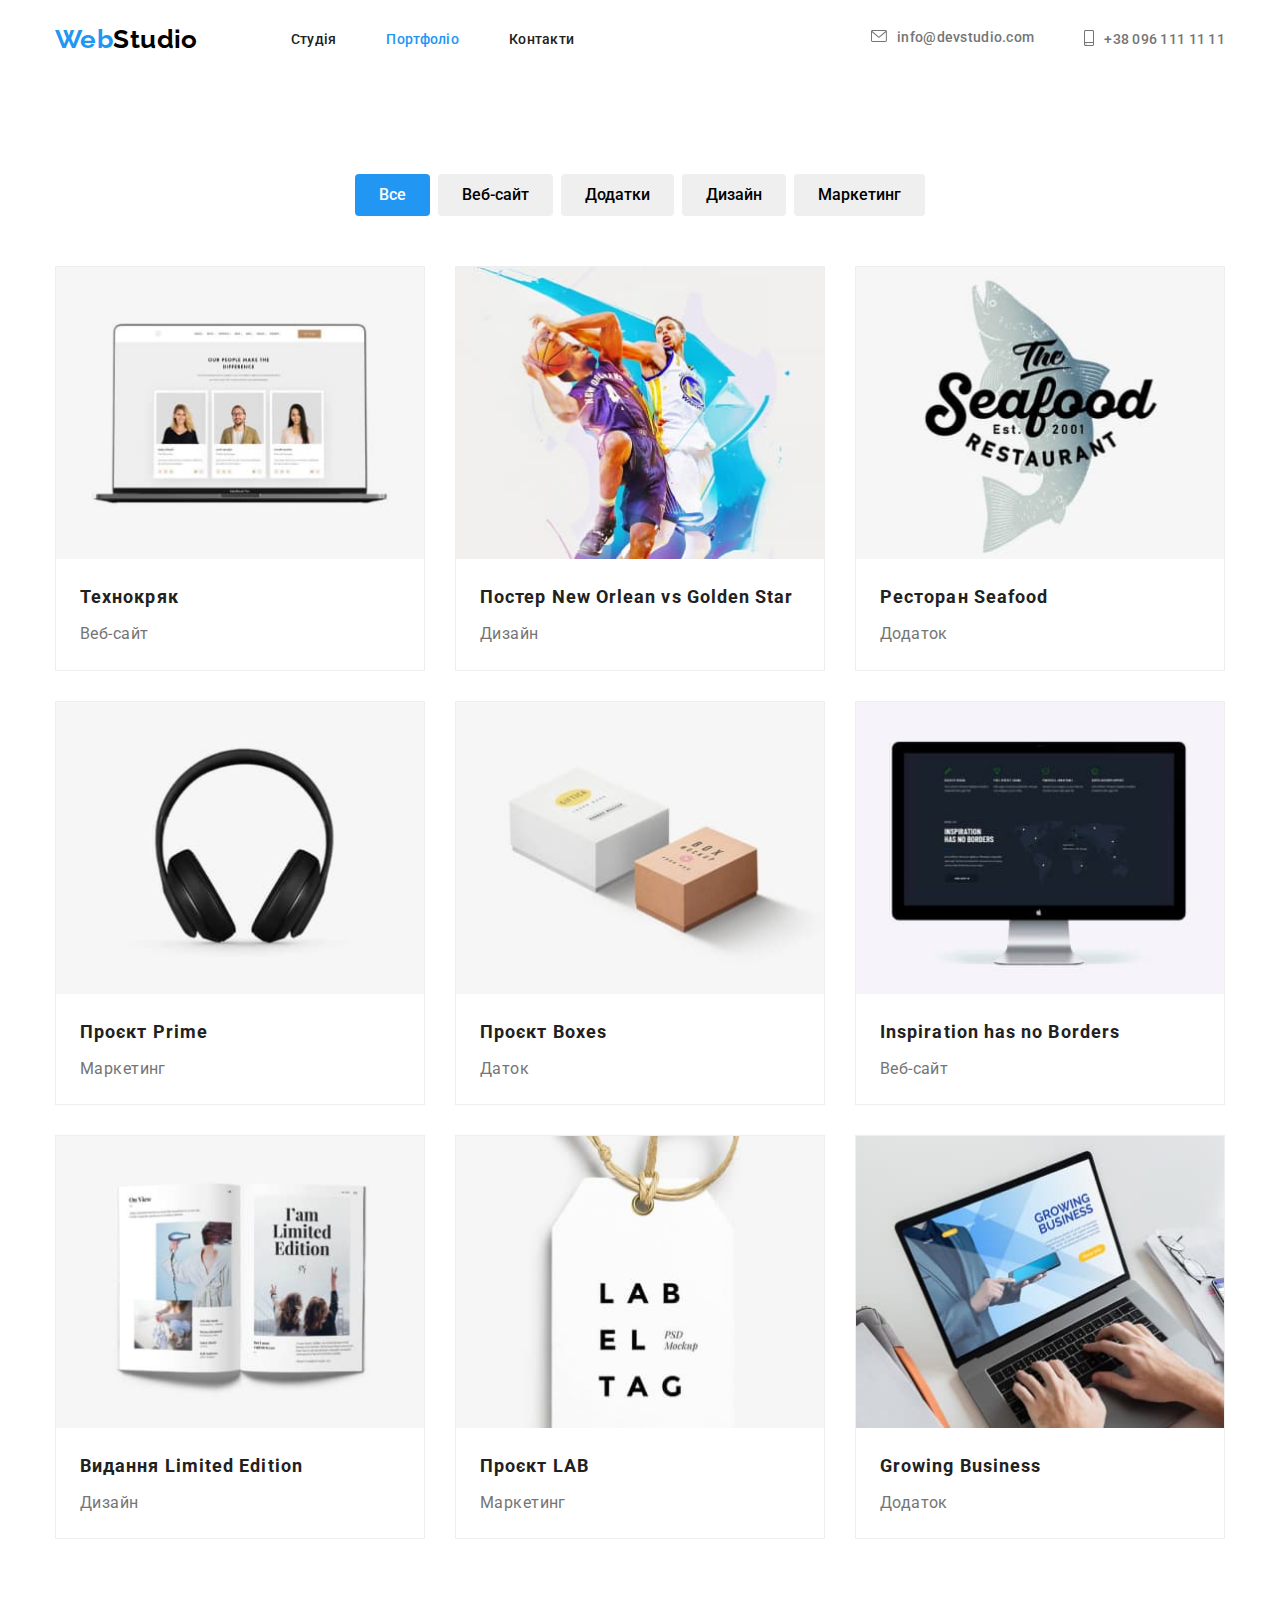
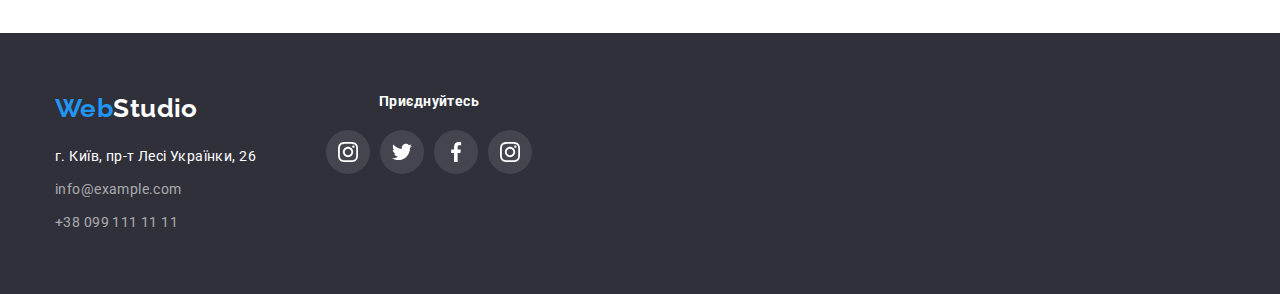
==== portfolio.html @ a1fcbfaa "дз4" ====
<!DOCTYPE html>
<html lang="uk">
     <head>
          <meta charset="UTF-8" />
          <meta http-equiv="X-UA-Compatible" content="IE=edge" />
          <meta name="viewport" content="width=device-width, initial-scale=1.0" />
          <title>Портфолио</title>
          <link rel="preconnect" href="https://fonts.googleapis.com" />
          <link rel="preconnect" href="https://fonts.gstatic.com" crossorigin />
          <link
               href="https://fonts.googleapis.com/css2?family=Raleway:wght@700&family=Roboto:wght@400;500;700;900&display=swap"
               rel="stylesheet"
          />
          <link
               rel="stylesheet"
               href="https://cdnjs.cloudflare.com/ajax/libs/modern-normalize/1.1.0/modern-normalize.min.css"
          />
          <link rel="stylesheet" href="./css/styles.css" />
     </head>

     <body class="page">
          <!--шапка сайта-->
          <header>
               <div class="conteiner">
                    <div class="header-conteiner">
                         <div>
                              <nav class="nave">
                                   <a href="./index.html" class="logo"
                                        >Web<span class="logo-head">Studio</span></a
                                   >
                                   <ul class="site-nave list">
                                        <li class="item">
                                             <a href="./index.html" class="link">Студія</a>
                                        </li>
                                        <li class="item">
                                             <a href="./portfolio.html" class="link current"
                                                  >Портфоліо</a
                                             >
                                        </li>
                                        <li class="item"><a href="" class="link">Контакти</a></li>
                                   </ul>
                              </nav>
                         </div>
                         <ul class="contacts list">
                              <li class="item">
                                   <a href="mailto:info@devstudio.com" class="contact"
                                        ><span class="icon">
                                             <svg width="16px" height="12px">
                                                  <use href="./images/symbol-defs.svg#letter"></use>
                                             </svg>
                                        </span>
                                        info@devstudio.com</a
                                   >
                              </li>
                              <li class="item">
                                   <a href=":+380961111111" class="contact">
                                        <span class="icon">
                                             <svg width="10px" height="16px">
                                                  <use
                                                       href="./images/symbol-defs.svg#smartphone"
                                                  ></use>
                                             </svg> </span
                                        >+38 096 111 11 11</a
                                   >
                              </li>
                         </ul>
                    </div>
               </div>
          </header>
          <!--основний контент-->

          <main class="main-portfolio">
               <!-- Портфоліо -->
               <section class="section">
                    <div class="conteiner">
                         <h1 class="visually-hidden">Портфоліо</h1>
                         <ul class="filter list">
                              <li class="item">
                                   <button type="button" class="button-filter active">Все</button>
                              </li>
                              <li class="item">
                                   <button type="button" class="button-filter">Веб-сайт</button>
                              </li>
                              <li class="item">
                                   <button type="button" class="button-filter">Додатки</button>
                              </li>
                              <li class="item">
                                   <button type="button" class="button-filter">Дизайн</button>
                              </li>
                              <li class="item">
                                   <button type="button" class="button-filter">Маркетинг</button>
                              </li>
                         </ul>
                         <ul class="portfolio list">
                              <li class="item">
                                   <a href=""
                                        ><img
                                             src="./images/img-1.jpg"
                                             alt="Технокряк"
                                             width="370"
                                        />
                                        <div class="portfolio-work">
                                             <h3 class="title">Технокряк</h3>
                                             <p class="description">Веб-сайт</p>
                                        </div></a
                                   >
                              </li>
                              <li class="item">
                                   <a href=""
                                        ><img src="./images/img-2.jpg" alt="Постер" width="370" />
                                        <div class="portfolio-work">
                                             <h3 class="title">Постер New Orlean vs Golden Star</h3>
                                             <p class="description">Дизайн</p>
                                        </div>
                                   </a>
                              </li>
                              <li class="item">
                                   <a href=""
                                        ><img
                                             src="./images/img-3.jpg"
                                             alt="Ресторан Seafood"
                                             width="370"
                                        />
                                        <div class="portfolio-work">
                                             <h3 class="title">Ресторан Seafood</h3>
                                             <p class="description">Додаток</p>
                                        </div></a
                                   >
                              </li>
                              <li class="item">
                                   <a href=""
                                        ><img
                                             src="./images/img-4.jpg"
                                             alt="Проект Prime"
                                             width="370"
                                        />
                                        <div class="portfolio-work">
                                             <h3 class="title">Проєкт Prime</h3>
                                             <p class="description">Маркетинг</p>
                                        </div></a
                                   >
                              </li>
                              <li class="item">
                                   <a href=""
                                        ><img src="./images/img-5.jpg" alt="Проект" width="370" />
                                        <div class="portfolio-work">
                                             <h3 class="title">Проєкт Boxes</h3>
                                             <p class="description">Даток</p>
                                        </div></a
                                   >
                              </li>
                              <li class="item">
                                   <a href=""
                                        ><img src="./images/img-6.jpg" alt="Веб-сайт" width="370" />
                                        <div class="portfolio-work">
                                             <h3 class="title">Inspiration has no Borders</h3>
                                             <p class="description">Веб-сайт</p>
                                        </div></a
                                   >
                              </li>
                              <li class="item">
                                   <a href=""
                                        ><img
                                             src="./images/img-7.jpg"
                                             alt="Издание Limited Edition"
                                             width="370"
                                        />
                                        <div class="portfolio-work">
                                             <h3 class="title">Видання Limited Edition</h3>
                                             <p class="description">Дизайн</p>
                                        </div></a
                                   >
                              </li>
                              <li class="item">
                                   <a href=""
                                        ><img
                                             src="./images/img-8.jpg"
                                             alt="Проект LAB"
                                             width="370"
                                        />
                                        <div class="portfolio-work">
                                             <h3 class="title">Проєкт LAB</h3>
                                             <p class="description">Маркетинг</p>
                                        </div></a
                                   >
                              </li>
                              <li class="item">
                                   <a href=""
                                        ><img
                                             src="./images/img-9.jpg"
                                             alt="Growing Business"
                                             width="370"
                                        />
                                        <div class="portfolio-work">
                                             <h3 class="title">Growing Business</h3>
                                             <p class="description">Додаток</p>
                                        </div></a
                                   >
                              </li>
                         </ul>
                    </div>
               </section>
          </main>
          <!--футер-->
          <footer class="footer">
               <div class="conteiner">
                    <div class="footer-adress">
                         <a href="./index.html" class="logo"
                              >Web<span class="logo-footer">Studio</span></a
                         >
                         <address class="address">
                              <ul class="list address-list">
                                   <li class="item">
                                        <a href="" class="main">г. Київ, пр-т Лесі Українки, 26</a>
                                   </li>
                                   <li class="item">
                                        <a href="mailto:info@example.com" class="contact"
                                             >info@example.com</a
                                        >
                                   </li>
                                   <li>
                                        <a href="tel:+380991111111" class="contact"
                                             >+38 099 111 11 11</a
                                        >
                                   </li>
                              </ul>
                         </address>
                    </div>
                    <div class="fotter-networks">
                         <h3 class="invite">Приєднуйтесь</h3>
                         <ul class="list">
                              <li class="fotter-network">
                                   <a href="" class="network-site">
                                        <svg class="icon" width="20px" height="20px">
                                             <use href="./images/symbol-defs.svg#instagram-1"></use>
                                        </svg>
                                   </a>
                              </li>
                              <li class="fotter-network">
                                   <a href="" class="network-site">
                                        <svg class="icon" width="20px" height="20px">
                                             <use href="./images/symbol-defs.svg#twitter-1"></use>
                                        </svg>
                                   </a>
                              </li>
                              <li class="fotter-network">
                                   <a href="" class="network-site">
                                        <svg class="icon" width="20px" height="20px">
                                             <use href="./images/symbol-defs.svg#facebook-1"></use>
                                        </svg>
                                   </a>
                              </li>
                              <li class="fotter-network">
                                   <a href="" class="network-site">
                                        <svg class="icon" width="20px" height="20px">
                                             <use href="./images/symbol-defs.svg#instagram-1"></use>
                                        </svg>
                                   </a>
                              </li>
                         </ul>
                    </div>
               </div>
          </footer>
     </body>
</html>
---- css/styles.css ----
:root {
    --prinary-text-color: #212121;
    --description-text-color: #757575;
    --accent-color: #2196F3;
    --white-text-color: #FFFFFF;
    --address-color: rgba(255, 255, 255, 0.6);
    --logo-main: #2196f3;
    --logo-header: #000000;
    --logo-footer: #ffffff;
    --button-color: #2196F3;
    --frame-color: #EEEEEE;
    --hero-bgr-color: #2F303A;
    --secondary-bgr-color: #F5F4FA;
    --prinary-bgr-color: #FFFFFF;
    --footer-bgr-color: #2F303A;
}


body {

    color: var(--prinary-text-color);

    font-family: Roboto, sans-serif;
    letter-spacing: 0.03em;
    font-size: 14px;
}

.section {
    padding-top: 94px;
    padding-bottom: 94px;
}

.conteiner {
    width: 1200px;
    margin-left: auto;
    margin-right: auto;

    padding-left: 15px;
    padding-right: 15px;

}

.header {
    border-bottom: 1px solid var(--frame-color);
}

.visually-hidden {
    position: absolute;
    white-space: nowrap;
    width: 1px;
    height: 1px;
    overflow: hidden;
    border: 0;
    padding: 0;
    clip: rect(0 0 0 0);
    clip-path: inset(50%);
    margin: -1px;
}

.logo {
    color: var(--logo-main);
    font-family: Raleway, cursive;
    font-weight: 700;
    font-size: 26px;
    line-height: 1.2;
}

.logo-head {
    color: var(--logo-header)
}


.logo-footer {
    color: var(--logo-footer);
}

.list {
    padding: 0;
    margin: 0;
    list-style: none;
}

a {
    text-decoration: none;
    color: inherit;
}

/* header */


.header-conteiner {
    display: flex;
    align-items: center;
}

.nave {
    display: flex;
    align-items: center;
}


.site-nave {
    display: flex;
    margin-left: 93px;
}

.site-nave .item {
    margin-right: 50px;
}

.site-nave .item:last-child {
    margin-right: 0;
}


.site-nave .link {
    display: block;
    padding-top: 32px;
    padding-bottom: 32px;
    color: var(--prinary-text-color);
    font-weight: 500;
    line-height: 1.14;
    letter-spacing: 0.02em;
}

.site-nave .link:hover,
.site-nave .link:focus {
    color: var(--accent-color);
}

.site-nave .current {
    color: var(--accent-color);
}

.contacts {
    display: flex;
    margin-left: auto;
}


.contacts .item+.item {
    margin-left: 50px;
}

.contacts .contact {
    display: flex;
    align-items: center;
    color: var(--description-text-color);
    font-weight: 500;
    line-height: 1.14;
    letter-spacing: 0.02em;
}
.contacts .icon {
fill: currentcolor;
    margin-right: 10px;
}

.contacts .contact:hover,
.contacts .contact:focus {
    color: var(--accent-color);
}

/* main */
/* заказть услугу */
.hero {
    background-color: var(--hero-bgr-color);
    text-align: center;
    padding-top: 200px;
    padding-bottom: 200px;
background-image: linear-gradient(rgba(47, 48, 58, 0.4), rgba(47, 48, 58, 0.4)), url(../images/Img.jpg);
background-size: 1600px;
background-repeat: no-repeat;
background-position: center;
margin-left: auto;
    margin-right: auto;
}


.hero-title {
    margin-top: 0;
    margin-bottom: 30px;
    width: 693px;
    margin-left: auto;
        margin-right: auto;

    color: var(--white-text-color);
    font-weight: 900;
    font-size: 44px;
    line-height: 1.36;
    text-align: center;
    letter-spacing: 0.06em;
    text-transform: uppercase;
}

.button {
    background-color: var(--button-color);
    color: var(--white-text-color);
    cursor: pointer;
    width: 200px;
    height: 50px;
    padding: 10px 30px;
    border-radius: 4px;
    border-color: transparent;
}

.hero .conteiner {}

/* особенности */

.benefits-icon{
    display: flex;
    justify-content: center;
align-items: center;
    width: 270px;
    height: 120px;
    background-color: #F5F4FA;
    border-radius: 4px;
    margin-bottom: 30px;
}
.benefits-item {
    display: flex;
    justify-content: space-between;
}

.benefits-item .item {
    width: 270px;

}

.team-description,
.benefits-description {
    color: var(--description-text-color);
}

.benefits-description {
    margin-top: 0;
    margin-bottom: 0%;
    line-height: 1.71;
}


.benefits-title {
    margin-top: 0;
    margin-bottom: 10px;
    font-size: 14px;
    line-height: 1.14;
    text-transform: uppercase;
}



/* чем мы занимаемся */

.section-work {
    padding-top: 0;
}

.section-title {
    margin-top: 0px;
    margin-bottom: 50px;
    font-size: 36px;
    line-height: 1.17;
    text-align: center;
}

.work {
    display: flex;
}

.work .item {
    margin-right: 30px;
}

.work .item:last-child {
    margin-right: 0px;
}

/* наша команда */

.section-team {
    background-color: var(--secondary-bgr-color);
}

.team-list {
    display: flex;
}

.team-list .item {
    margin-right: 30px;
    background-color: var(--prinary-bgr-color);
    box-shadow: 0px 1px 3px rgba(0, 0, 0, 0.12), 0px 1px 1px rgba(0, 0, 0, 0.14), 0px 2px 1px rgba(0, 0, 0, 0.2);
        border-radius: 0px 0px 4px 4px;
}



.team-list .item:last-child {
    margin-right: 0px;
}

.name-work {
    padding-top: 30px;
    padding-bottom: 30px;
}

.team-name {
    margin-top: 0;
    margin-bottom: 10px;
    font-weight: 500;
    font-size: 16px;
    line-height: 1.9;
    text-align: center;
}

.team-description {
    font-size: 16px;
    line-height: 1.9;
    margin-top: 0px;
    margin-bottom: 0px;
    text-align: center;
}
.taem-contacts{
    display: flex;
    justify-content: center;
}
.team-contact .link{
    display: flex;
    justify-content: center;
    align-items: center;
    width: 44px;
    height: 44px;
    border-radius: 50%;
    cursor: pointer;
    fill: #AFB1B8;
}


.team-contact .link:hover,
.team-contact .link:focus{
    background-color: var(--accent-color);
    fill: var(--white-text-color);
}
/* Наши клиенты */
.clients{
    display: flex;
}
.client-work {
    margin-right: 30px;
}
.client-work:last-child{
    margin-right: 0px;
}
.client-site{
    display: flex;
    border: 1px solid #AFB1B8;
    border-radius: 4px;
    width: 170px;
    height: 92px;
    fill: #AFB1B8;
    justify-content: center;
    align-items: center;
       

}
.client-site:hover,
.client-site:focus{
    fill: var(--accent-color);
    border: 1px solid var(--accent-color);
    box-shadow: 0px 4px 4px rgba(0, 0, 0, 0.25), 0px 4px 4px rgba(0, 0, 0, 0.25);
    
}

  
    

    



/* футер */
.footer .conteiner{
    display: flex;
}
.footer-adress{
    margin-right: 70px;
}
.footer {
    background-color: var(--footer-bgr-color);
    padding: 60px 0;
}

.address .main {
    color: var(--white-text-color);
}

.footer .logo {
    display: block;
    margin-bottom: 20px;
}

.address-list .item {
    margin-bottom: 9px;
}

.address .contact {
    color: var(--address-color);
}

.address-list .contact:hover,
.address-list .contact:focus {
    color: var(--accent-color);
}

.address {
    font-style: normal;
    line-height: 1.71;
}
.fotter-networks .list{
    display: flex;
}
.fotter-network .network-site{
    display: flex;
    justify-content: center;
    align-items: center;
    width: 44px;
    height: 44px;
    
    border-radius: 50%;
    background-color: rgba(255, 255, 255, 0.1);;
}
.fotter-network .icon{
    fill: var(--white-text-color);
}
.fotter-network .network-site:hover{
    background-color: var(--accent-color);
}
.fotter-network{
    margin-right: 10px;
}
.fotter-network:last-child{
    margin-right: 0px;
}
.invite{
    font-size: 14px;
        line-height: 1.15;
        color: var(--white-text-color);
        margin-top: 0px;
        margin-bottom: 20px;
    text-align: center;
        }
/* Портфолио */
.main-portfolio {}


.filter {
    display: flex;
    justify-content: center;
}

.portfolio {
    display: flex;
    flex-wrap: wrap;
}

.portfolio .title {
    margin-top: 0;
    margin-bottom: 4px;
    color: var(--prinary-text-color);
    font-weight: 700;
    font-size: 18px;
    line-height: 2;
    letter-spacing: 0.06em;
}

.portfolio .description {
    margin-top: 0;
    margin-bottom: 0px;
    color: var(--description-text-color);
    font-size: 16px;
    line-height: 1.88;
}

.button-filter:hover,
.button-filter:focus {
    background-color: var(--accent-color);
    color: var(--white-text-color);
    font-weight: 500;
    font-size: 16px;
    line-height: 1.63;
    text-align: center;
    box-shadow: 0px 3px 1px rgba(0, 0, 0, 0.1), 0px 1px 2px rgba(0, 0, 0, 0.08), 0px 2px 2px rgba(0, 0, 0, 0.12);
    
}



.filter {
    margin-bottom: 50px;
}

.button-filter {
    cursor: pointer;
    font-family: inherit;
    font-weight: 500;
    font-size: 16px;
    line-height: 1.63;
    text-align: center;
    border-color: transparent;
    border-radius: 4px;
    padding: 6px 22px;
}

.filter .item {
    margin-right: 8px;
}

.filter .item:last-child {
    margin-right: 0;
}

.active {
    background-color: var(--accent-color);
    color: var(--white-text-color);
    font-weight: 500;
    font-size: 16px;
    line-height: 1.63;
    text-align: center;
}

.portfolio .item {
    width: calc((100% - 60px)/3);
    margin-right: 30px;
    margin-bottom: 30px;
    border: 1px solid #EEEEEE;
}
.portfolio .item:hover,
.portfolio .item:focus{
    box-shadow: 0px 4px 4px rgba(0, 0, 0, 0.25);
}
img {
    display: block;
    max-width: 100%;
    height: auto;
}


.portfolio .item:nth-child(3n) {
    margin-right: 0px;
}

.portfolio .item:nth-last-child(-n+3) {
    margin-bottom: 0;
}

.portfolio-work {
    padding: 20px 24px;
    
 
}
.site ::before{
    content: "\275D";
}
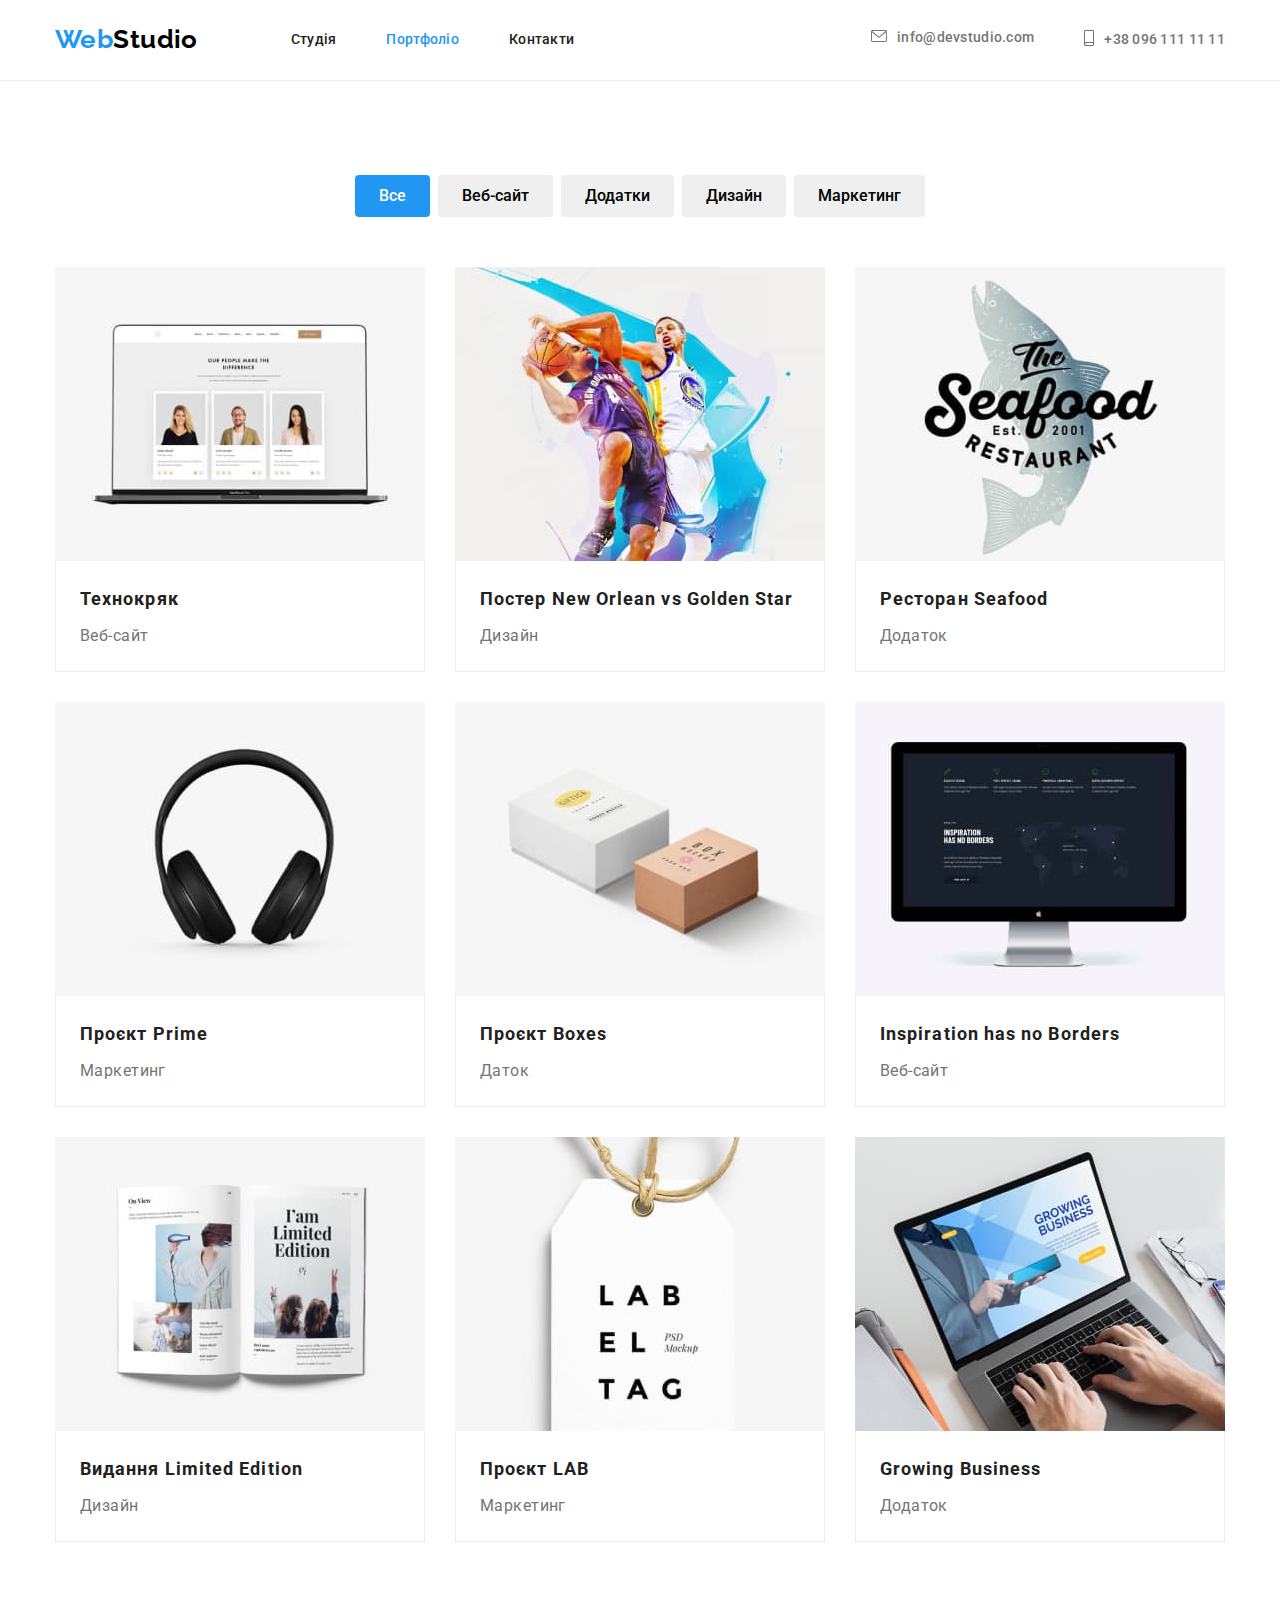
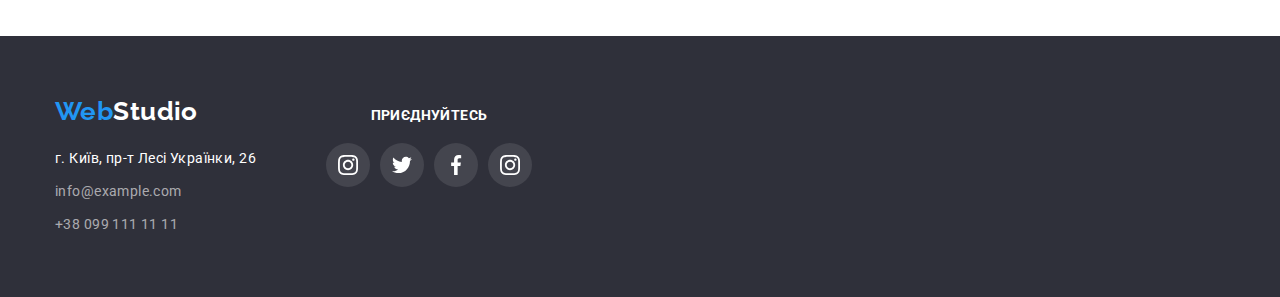
==== commit 5aadab66: "добавил фокус" ====
--- a/portfolio.html
+++ b/portfolio.html
@@ -93,7 +93,7 @@
                          </ul>
                          <ul class="portfolio list">
                               <li class="item">
-                                   <a href=""
+                                   <a href="" class="portfolio-card"
                                         ><img
                                              src="./images/img-1.jpg"
                                              alt="Технокряк"
@@ -106,7 +106,7 @@
                                    >
                               </li>
                               <li class="item">
-                                   <a href=""
+                                   <a href="" class="portfolio-card"
                                         ><img src="./images/img-2.jpg" alt="Постер" width="370" />
                                         <div class="portfolio-work">
                                              <h3 class="title">Постер New Orlean vs Golden Star</h3>
@@ -115,7 +115,7 @@
                                    </a>
                               </li>
                               <li class="item">
-                                   <a href=""
+                                   <a href="" class="portfolio-card"
                                         ><img
                                              src="./images/img-3.jpg"
                                              alt="Ресторан Seafood"
@@ -128,7 +128,7 @@
                                    >
                               </li>
                               <li class="item">
-                                   <a href=""
+                                   <a href="" class="portfolio-card"
                                         ><img
                                              src="./images/img-4.jpg"
                                              alt="Проект Prime"
@@ -141,7 +141,7 @@
                                    >
                               </li>
                               <li class="item">
-                                   <a href=""
+                                   <a href="" class="portfolio-card"
                                         ><img src="./images/img-5.jpg" alt="Проект" width="370" />
                                         <div class="portfolio-work">
                                              <h3 class="title">Проєкт Boxes</h3>
@@ -150,7 +150,7 @@
                                    >
                               </li>
                               <li class="item">
-                                   <a href=""
+                                   <a href="" class="portfolio-card"
                                         ><img src="./images/img-6.jpg" alt="Веб-сайт" width="370" />
                                         <div class="portfolio-work">
                                              <h3 class="title">Inspiration has no Borders</h3>
@@ -159,7 +159,7 @@
                                    >
                               </li>
                               <li class="item">
-                                   <a href=""
+                                   <a href="" class="portfolio-card"
                                         ><img
                                              src="./images/img-7.jpg"
                                              alt="Издание Limited Edition"
@@ -172,7 +172,7 @@
                                    >
                               </li>
                               <li class="item">
-                                   <a href=""
+                                   <a href="" class="portfolio-card"
                                         ><img
                                              src="./images/img-8.jpg"
                                              alt="Проект LAB"
@@ -185,7 +185,7 @@
                                    >
                               </li>
                               <li class="item">
-                                   <a href=""
+                                   <a href="" class="portfolio-card"
                                         ><img
                                              src="./images/img-9.jpg"
                                              alt="Growing Business"
--- a/css/styles.css
+++ b/css/styles.css
@@ -40,7 +40,7 @@
 
 }
 
-.header {
+header {
     border-bottom: 1px solid var(--frame-color);
 }
 
@@ -203,7 +203,7 @@
     border-color: transparent;
 }
 
-.hero .conteiner {}
+
 
 /* особенности */
 
@@ -380,6 +380,7 @@
 /* футер */
 .footer .conteiner{
     display: flex;
+    align-items: baseline;
 }
 .footer-adress{
     margin-right: 70px;
@@ -415,6 +416,9 @@
     font-style: normal;
     line-height: 1.71;
 }
+/* .fotter-networks{
+    margin-top: 12px;
+} */
 .fotter-networks .list{
     display: flex;
 }
@@ -431,11 +435,13 @@
 .fotter-network .icon{
     fill: var(--white-text-color);
 }
-.fotter-network .network-site:hover{
+.fotter-network .network-site:hover,
+.fotter-network .network-site:focus{
     background-color: var(--accent-color);
 }
 .fotter-network{
     margin-right: 10px;
+    
 }
 .fotter-network:last-child{
     margin-right: 0px;
@@ -447,9 +453,10 @@
         margin-top: 0px;
         margin-bottom: 20px;
     text-align: center;
+    text-transform: uppercase;
         }
 /* Портфолио */
-.main-portfolio {}
+
 
 
 .filter {
@@ -531,11 +538,18 @@
     width: calc((100% - 60px)/3);
     margin-right: 30px;
     margin-bottom: 30px;
-    border: 1px solid #EEEEEE;
-}
-.portfolio .item:hover,
+}
+/* .portfolio .item:hover,
 .portfolio .item:focus{
     box-shadow: 0px 4px 4px rgba(0, 0, 0, 0.25);
+    } */
+    .portfolio-card{
+        display: block;
+    }
+
+.portfolio-card:hover,
+.portfolio-card:focus{
+box-shadow: 0px 4px 4px rgba(0, 0, 0, 0.25);
 }
 img {
     display: block;
@@ -554,9 +568,9 @@
 
 .portfolio-work {
     padding: 20px 24px;
-    
+    border-left: 1px solid #EEEEEE;
+    border-right: 1px solid #EEEEEE;
+    border-bottom: 1px solid #EEEEEE;;
  
 }
-.site ::before{
-    content: "\275D";
-}
+
